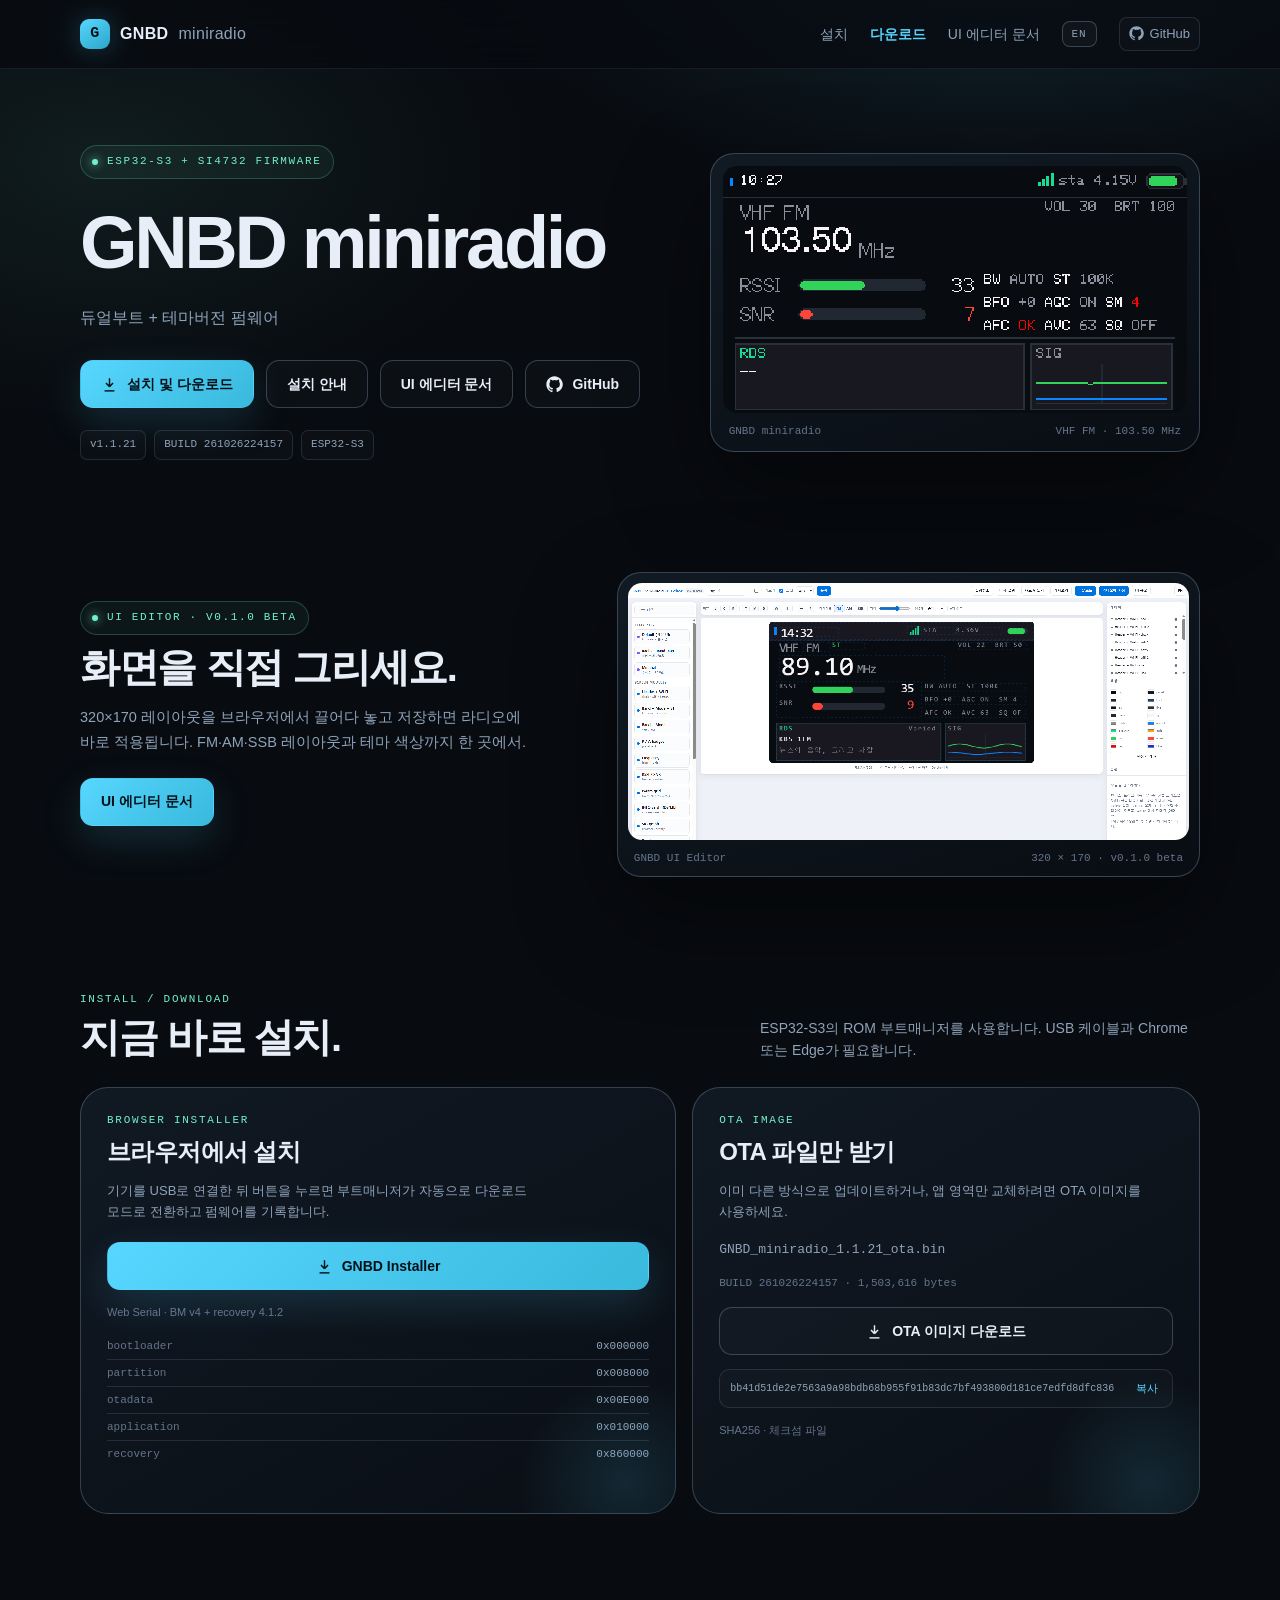
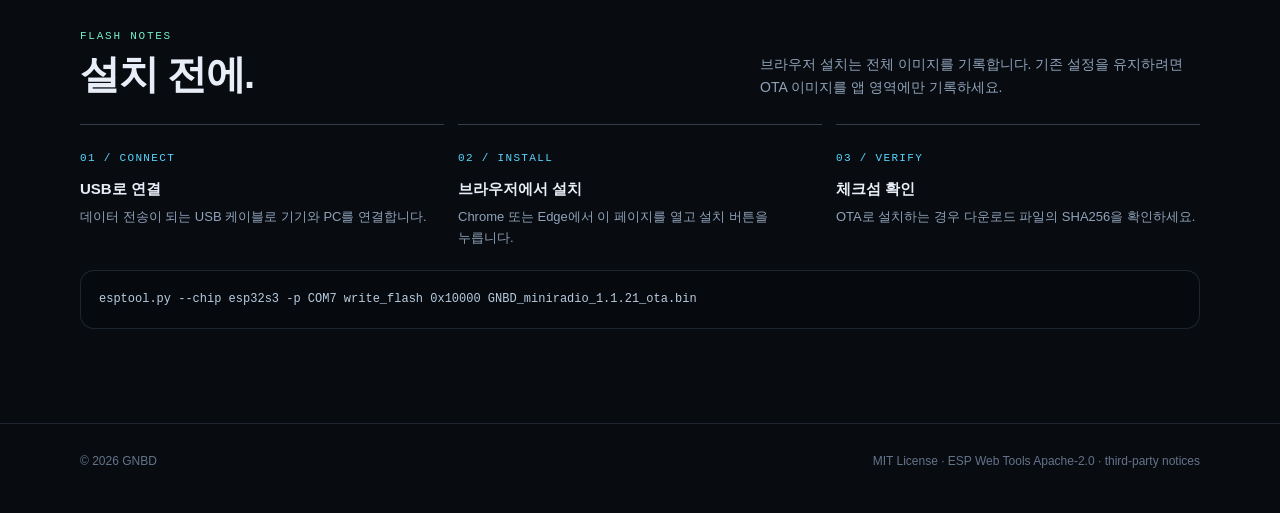
==== docs/index.html @ 061281d9 "baseline: miniradio 1.1.21 원본 복사" ====
<!doctype html>
<html lang="ko">
<head>
<meta charset="utf-8">
<meta name="viewport" content="width=device-width, initial-scale=1">
<meta name="theme-color" content="#0a0e14">
<title>GNBD miniradio</title>
<meta name="description" content="GNBD miniradio firmware for ESP32-S3 and SI4732. Install from your browser or download the OTA image.">
<style>
  :root{
    --bg:#080b10;
    --panel:#0f151d;
    --line:rgba(148,178,209,.16);
    --line-strong:rgba(148,178,209,.30);
    --text:#e8eef7;
    --muted:#8fa3ba;
    --dim:#64748b;
    --accent:#57d6ff;
    --accent-2:#72f1c8;
    --gold:#ffd166;
    --mono:ui-monospace,SFMono-Regular,Consolas,"Liberation Mono",monospace;
    --sans:"Segoe UI","Malgun Gothic","Apple SD Gothic Neo","Noto Sans KR",sans-serif;
  }
  *{box-sizing:border-box}
  html{scroll-behavior:smooth}
  body{
    margin:0;background:var(--bg);color:var(--text);font-family:var(--sans);
    line-height:1.6;word-break:keep-all;-webkit-font-smoothing:antialiased;
    background-image:
      radial-gradient(900px 500px at 78% -10%,rgba(87,214,255,.14),transparent 60%),
      radial-gradient(700px 420px at 8% 18%,rgba(114,241,200,.08),transparent 62%);
    background-attachment:fixed;
  }
  a{color:inherit;text-decoration:none}
  .wrap{width:min(1120px,calc(100% - 40px));margin:0 auto}
  header{
    position:sticky;top:0;z-index:20;backdrop-filter:blur(18px);
    background:rgba(8,11,16,.72);border-bottom:1px solid rgba(148,178,209,.10);
  }
  nav{height:68px;display:flex;align-items:center;justify-content:space-between;gap:24px}
  .brand{display:flex;align-items:center;gap:10px;font-weight:700;letter-spacing:.02em}
  .brand .mark{
    width:30px;height:30px;border-radius:9px;display:grid;place-items:center;
    background:linear-gradient(145deg,var(--accent),#2ca6c9);color:#041016;
    font-family:var(--mono);font-size:15px;font-weight:800;
    box-shadow:0 0 28px rgba(87,214,255,.25);
  }
  .brand span{color:var(--muted);font-weight:500}
  .navlinks{display:flex;align-items:center;gap:22px;font-size:14px;color:var(--muted)}
  .navlinks a:hover{color:var(--text)}
  .navlinks .nav-dl{color:var(--accent);font-weight:600}
  .lang{border:1px solid var(--line-strong);background:rgba(255,255,255,.03);color:var(--muted);font:11px var(--mono);letter-spacing:.08em;border-radius:8px;padding:6px 9px;cursor:pointer}
  .lang:hover{color:var(--text);background:rgba(255,255,255,.06)}
  .gh{display:inline-flex;align-items:center;gap:6px;color:var(--muted);font-size:13px;padding:6px 9px;border:1px solid var(--line);border-radius:8px;background:rgba(255,255,255,.02)}
  .gh:hover{color:var(--text);background:rgba(255,255,255,.06)}
  .gh svg{width:15px;height:15px}
  .hero{padding:76px 0 54px;display:grid;grid-template-columns:1.08fr .92fr;gap:54px;align-items:center}
  .eyebrow{
    display:inline-flex;align-items:center;gap:9px;font-family:var(--mono);
    font-size:11px;letter-spacing:.15em;color:var(--accent-2);text-transform:uppercase;
    border:1px solid rgba(114,241,200,.22);background:rgba(114,241,200,.05);
    padding:7px 11px;border-radius:999px;
  }
  .eyebrow:before{content:"";width:6px;height:6px;border-radius:50%;background:var(--accent-2);box-shadow:0 0 10px var(--accent-2)}
  h1{font-size:clamp(42px,6.4vw,74px);line-height:1.08;letter-spacing:-.045em;margin:24px 0 22px;font-weight:800}
  h1 em{font-style:normal;color:var(--accent);text-shadow:0 0 34px rgba(87,214,255,.25)}
  .lede{max-width:540px;color:var(--muted);font-size:16px;margin:0 0 30px}
  .actions{display:flex;flex-wrap:wrap;gap:12px;margin-bottom:22px}
  .btn{
    display:inline-flex;align-items:center;justify-content:center;gap:9px;
    min-height:48px;padding:0 20px;border-radius:13px;font-weight:700;font-size:14px;
    border:1px solid transparent;transition:.18s ease;cursor:pointer;
  }
  .btn svg{width:17px;height:17px}
  .btn.primary{background:linear-gradient(135deg,var(--accent),#39b9dc);color:#031018;box-shadow:0 14px 40px rgba(87,214,255,.16)}
  .btn.primary:hover{transform:translateY(-1px);box-shadow:0 18px 50px rgba(87,214,255,.24)}
  .btn.ghost{border-color:var(--line-strong);color:var(--text);background:rgba(255,255,255,.02)}
  .btn.ghost:hover{background:rgba(255,255,255,.05)}
  .meta{display:flex;flex-wrap:wrap;gap:8px}
  .chip{
    font-family:var(--mono);font-size:11px;color:var(--muted);
    padding:5px 9px;border:1px solid var(--line);border-radius:7px;background:rgba(255,255,255,.02);
  }
  .screen-card{
    margin:0;padding:12px;border:1px solid var(--line-strong);border-radius:24px;
    background:linear-gradient(160deg,rgba(18,27,37,.96),rgba(9,14,20,.98));
    box-shadow:0 40px 100px rgba(0,0,0,.45);
  }
  .screen-card img{display:block;width:100%;height:auto;border-radius:14px;image-rendering:pixelated}
  .screen-card figcaption{display:flex;justify-content:space-between;gap:12px;padding:12px 6px 2px;font:11px var(--mono);color:var(--dim)}
  .editor-grid{display:grid;grid-template-columns:.92fr 1.08fr;gap:40px;align-items:center}
  .editor-grid .screen-card{padding:10px}
  .section-desc{margin:14px 0 22px;color:var(--muted);font-size:14.5px;line-height:1.75;max-width:470px}
  @media(max-width:900px){.editor-grid{grid-template-columns:1fr;gap:26px}}
  section{padding:58px 0}
  .section-head{display:flex;align-items:end;justify-content:space-between;gap:30px;margin-bottom:26px}
  .kicker{font:11px var(--mono);letter-spacing:.16em;text-transform:uppercase;color:var(--accent-2)}
  h2{font-size:clamp(27px,4vw,40px);line-height:1.18;letter-spacing:-.035em;margin:9px 0 0;font-weight:750}
  .section-head p{max-width:440px;color:var(--muted);font-size:14px;margin:0}
  .installer-grid{display:grid;grid-template-columns:1.08fr .92fr;gap:16px}
  .installer-card{
    border:1px solid var(--line-strong);border-radius:28px;padding:26px;
    background:linear-gradient(150deg,rgba(18,27,37,.92),rgba(10,15,22,.97));
    position:relative;overflow:hidden;
  }
  .installer-card:after{
    content:"";position:absolute;right:-60px;bottom:-80px;width:220px;height:220px;
    background:radial-gradient(circle,rgba(87,214,255,.12),transparent 68%);pointer-events:none;
  }
  .installer-card h3{font-size:24px;letter-spacing:-.025em;margin:7px 0 9px}
  .installer-card p{font-size:13px;color:var(--muted);margin:0 0 20px;max-width:440px}
  .installer-card .hint{font-size:11px;color:var(--dim);margin:14px 0 0}
  .installer-card .btn{width:100%;position:relative;z-index:1}
  .installer-lines{display:grid;gap:7px;margin:18px 0 20px;font:11px var(--mono);color:var(--muted)}
  .installer-lines span{display:flex;justify-content:space-between;gap:14px;border-bottom:1px solid var(--line);padding-bottom:7px}
  .installer-lines span:last-child{border-bottom:0}
  .installer-lines b{font-weight:500;color:var(--dim)}
  .file{font:12px var(--mono);color:var(--text);word-break:break-all;margin:0 0 4px}
  .sub{font:11px var(--mono);color:var(--dim);margin-bottom:18px}
  .sha{
    display:flex;align-items:center;gap:8px;border:1px solid var(--line);border-radius:10px;
    padding:9px 10px;background:rgba(255,255,255,.02);position:relative;z-index:1;
  }
  .sha code{font:10px var(--mono);color:var(--muted);overflow:hidden;text-overflow:ellipsis;white-space:nowrap;flex:1}
  .sha button{border:0;background:transparent;color:var(--accent);font:11px var(--mono);cursor:pointer;padding:2px 4px}
  esp-web-install-button{display:block;margin-top:4px;position:relative;z-index:1}
  .unsupported{display:block;font-size:12px;color:var(--gold);margin-top:10px}
  .install{display:grid;grid-template-columns:repeat(3,1fr);gap:14px}
  .step{border-top:1px solid var(--line-strong);padding-top:18px}
  .step b{font:11px var(--mono);color:var(--accent);letter-spacing:.12em}
  .step h3{font-size:15px;margin:8px 0 6px}
  .step p{font-size:13px;color:var(--muted);margin:0}
  pre{
    margin:22px 0 0;padding:18px;border:1px solid var(--line);border-radius:14px;
    background:#060a0f;color:#b8cce0;font:12px/1.7 var(--mono);overflow:auto;
  }
  footer{border-top:1px solid var(--line);margin-top:36px;padding:28px 0 42px;color:var(--dim);font-size:12px}
  .footer-row{display:flex;justify-content:space-between;gap:20px;flex-wrap:wrap}
  .footer-row a{color:var(--muted)}
  .footer-row a:hover{color:var(--text)}
  @media(max-width:860px){
    .hero{grid-template-columns:1fr;gap:38px;padding-top:54px}
    .installer-grid{grid-template-columns:1fr}
    .install{grid-template-columns:1fr}
    .navlinks a:not(.nav-dl){display:none}
  }
  @media(max-width:560px){
    .wrap{width:min(100% - 28px,1120px)}
    .section-head{display:block}
    .section-head p{margin-top:10px}
  }
</style>
</head>
<body>
<header>
  <div class="wrap">
    <nav>
      <a class="brand" href="#">
        <span class="mark">G</span> GNBD <span>miniradio</span>
      </a>
      <div class="navlinks">
        <a href="#install" data-i18n="navInstall">설치</a>
        <a class="nav-dl" href="#download" data-i18n="navDownload">다운로드</a>
        <a href="docs.html" data-i18n="navDocs">UI 에디터 문서</a>
        <button class="lang" id="lang" type="button">EN</button>
        <a class="gh" href="https://github.com/GNBD/ats-mini-dualboot/tree/main/GNBD%20miniradio" target="_blank" rel="noopener" aria-label="GitHub repository"><svg viewBox="0 0 24 24" fill="currentColor" aria-hidden="true"><path d="M12 .5C5.65.5.5 5.65.5 12c0 5.1 3.3 9.4 7.9 10.9.6.1.8-.3.8-.6v-2.1c-3.2.7-3.9-1.4-3.9-1.4-.5-1.3-1.3-1.7-1.3-1.7-1.1-.7.1-.7.1-.7 1.2.1 1.8 1.2 1.8 1.2 1.1 1.8 2.8 1.3 3.5 1 .1-.8.4-1.3.7-1.6-2.6-.3-5.3-1.3-5.3-5.8 0-1.3.5-2.3 1.2-3.1-.1-.3-.5-1.5.1-3.1 0 0 1-.3 3.2 1.2a11 11 0 0 1 5.8 0c2.2-1.5 3.2-1.2 3.2-1.2.6 1.6.2 2.8.1 3.1.8.8 1.2 1.8 1.2 3.1 0 4.5-2.7 5.5-5.3 5.8.4.3.7 1 .7 2v3c0 .3.2.7.8.6 4.6-1.5 7.9-5.8 7.9-10.9C23.5 5.65 18.35.5 12 .5z"/></svg><span>GitHub</span></a>
      </div>
    </nav>
  </div>
</header>

<main>
  <section class="hero wrap">
    <div>
      <div class="eyebrow">ESP32-S3 + SI4732 FIRMWARE</div>
      <h1 data-i18n="heroTitle">GNBD miniradio</h1>
      <p class="lede" data-i18n="heroLede">듀얼부트 + 테마버전 펌웨어</p>
      <div class="actions">
        <a class="btn primary" href="#download">
          <svg viewBox="0 0 24 24" fill="none" stroke="currentColor" stroke-width="2"><path d="M12 3v12m0 0 5-5m-5 5-5-5"/><path d="M5 21h14"/></svg>
          <span data-i18n="btnInstall">설치 및 다운로드</span>
        </a>
        <a class="btn ghost" href="#install"><span data-i18n="btnGuide">설치 안내</span></a>
        <a class="btn ghost" href="docs.html"><span data-i18n="btnUiDocs">UI 에디터 문서</span></a>
        <a class="btn ghost" href="https://github.com/GNBD/ats-mini-dualboot/tree/main/GNBD%20miniradio" target="_blank" rel="noopener" aria-label="GitHub repository">
          <svg viewBox="0 0 24 24" fill="currentColor" aria-hidden="true"><path d="M12 .5C5.65.5.5 5.65.5 12c0 5.1 3.3 9.4 7.9 10.9.6.1.8-.3.8-.6v-2.1c-3.2.7-3.9-1.4-3.9-1.4-.5-1.3-1.3-1.7-1.3-1.7-1.1-.7.1-.7.1-.7 1.2.1 1.8 1.2 1.8 1.2 1.1 1.8 2.8 1.3 3.5 1 .1-.8.4-1.3.7-1.6-2.6-.3-5.3-1.3-5.3-5.8 0-1.3.5-2.3 1.2-3.1-.1-.3-.5-1.5.1-3.1 0 0 1-.3 3.2 1.2a11 11 0 0 1 5.8 0c2.2-1.5 3.2-1.2 3.2-1.2.6 1.6.2 2.8.1 3.1.8.8 1.2 1.8 1.2 3.1 0 4.5-2.7 5.5-5.3 5.8.4.3.7 1 .7 2v3c0 .3.2.7.8.6 4.6-1.5 7.9-5.8 7.9-10.9C23.5 5.65 18.35.5 12 .5z"/></svg>
          <span>GitHub</span>
        </a>
      </div>
      <div class="meta">
        <span class="chip">v1.1.21</span>
        <span class="chip">BUILD 261026224157</span>
        <span class="chip">ESP32-S3</span>
      </div>
    </div>

    <figure class="screen-card">
      <img src="download/miniradio.png" width="320" height="170" alt="GNBD miniradio radio screen">
      <figcaption><span>GNBD miniradio</span><span>VHF FM · 103.50 MHz</span></figcaption>
    </figure>
  </section>

<section class="wrap editor-grid" id="editor">
    <div>
      <div class="eyebrow">UI EDITOR · v0.1.0 beta</div>
      <h2 data-i18n="editorTitle">화면을 직접 그리세요.</h2>
      <p class="section-desc" data-i18n="editorDesc">320×170 레이아웃을 브라우저에서 끌어다 놓고 저장하면 라디오에 바로 적용됩니다. FM·AM·SSB 레이아웃과 테마 색상까지 한 곳에서.</p>
      <div class="actions">
        <a class="btn primary" href="docs.html"><span data-i18n="btnUiDocs">UI 에디터 문서</span></a>
      </div>
    </div>
    <figure class="screen-card">
      <img src="download/editor.png" loading="lazy" alt="GNBD MINI-radio UI Editor screenshot">
      <figcaption><span>GNBD UI Editor</span><span>320 × 170 · v0.1.0 beta</span></figcaption>
    </figure>
  </section>

  <section id="download" class="wrap">
    <div class="section-head">
      <div>
        <div class="kicker">Install / Download</div>
        <h2 data-i18n="installTitle">지금 바로 설치.</h2>
      </div>
      <p data-i18n="installDesc">ESP32-S3의 ROM 부트매니저를 사용합니다. USB 케이블과 Chrome 또는 Edge가 필요합니다.</p>
    </div>

    <div class="installer-grid">
      <article class="installer-card">
        <div class="kicker">Browser installer</div>
        <h3 data-i18n="browserTitle">브라우저에서 설치</h3>
        <p data-i18n="browserDesc">기기를 USB로 연결한 뒤 버튼을 누르면 부트매니저가 자동으로 다운로드 모드로 전환하고 펌웨어를 기록합니다.</p>
        <esp-web-install-button manifest="manifest.json">
          <button slot="activate" class="btn primary">
            <svg viewBox="0 0 24 24" fill="none" stroke="currentColor" stroke-width="2"><path d="M12 3v12m0 0 5-5m-5 5-5-5"/><path d="M5 21h14"/></svg>
            GNBD Installer
          </button>
          <span slot="unsupported" class="unsupported">Chrome 또는 Edge에서 HTTPS로 열어주세요.</span>
          <span slot="not-allowed" class="unsupported">이 브라우저에서는 Web Serial을 사용할 수 없습니다.</span>
        </esp-web-install-button>
        <p class="hint">Web Serial · BM v4 + recovery 4.1.2</p>
        <div class="installer-lines">
          <span><b>bootloader</b> 0x000000</span>
          <span><b>partition</b> 0x008000</span>
          <span><b>otadata</b> 0x00E000</span>
          <span><b>application</b> 0x010000</span>
          <span><b>recovery</b> 0x860000</span>
        </div>
      </article>

      <article class="installer-card">
        <div class="kicker">OTA image</div>
        <h3 data-i18n="otaTitle">OTA 파일만 받기</h3>
        <p data-i18n="otaDesc">이미 다른 방식으로 업데이트하거나, 앱 영역만 교체하려면 OTA 이미지를 사용하세요.</p>
        <p class="file">GNBD_miniradio_1.1.21_ota.bin</p>
        <div class="sub">BUILD 261026224157 · 1,503,616 bytes</div>
        <a class="btn ghost" href="download/GNBD_miniradio_1.1.21_ota.bin" download>
          <svg viewBox="0 0 24 24" fill="none" stroke="currentColor" stroke-width="2"><path d="M12 3v12m0 0 5-5m-5 5-5-5"/><path d="M5 21h14"/></svg>
          <span data-i18n="otaBtn">OTA 이미지 다운로드</span>
        </a>
        <div class="sha" style="margin-top:14px">
          <code id="sha">bb41d51de2e7563a9a98bdb68b955f91b83dc7bf493800d181ce7edfd8dfc836</code>
          <button id="copy" type="button" data-i18n="copy">복사</button>
        </div>
        <p class="hint">SHA256 · <a href="download/SHA256SUMS.txt" download data-i18n="checksumFile">체크섬 파일</a></p>
      </article>
    </div>
  </section>

  <section id="install" class="wrap">
    <div class="section-head">
      <div>
        <div class="kicker">Flash notes</div>
        <h2 data-i18n="notesTitle">설치 전에.</h2>
      </div>
      <p data-i18n="notesDesc">브라우저 설치는 전체 이미지를 기록합니다. 기존 설정을 유지하려면 OTA 이미지를 앱 영역에만 기록하세요.</p>
    </div>
    <div class="install">
      <div class="step"><b>01 / CONNECT</b><h3 data-i18n="step1Title">USB로 연결</h3><p data-i18n="step1Desc">데이터 전송이 되는 USB 케이블로 기기와 PC를 연결합니다.</p></div>
      <div class="step"><b>02 / INSTALL</b><h3 data-i18n="step2Title">브라우저에서 설치</h3><p data-i18n="step2Desc">Chrome 또는 Edge에서 이 페이지를 열고 설치 버튼을 누릅니다.</p></div>
      <div class="step"><b>03 / VERIFY</b><h3 data-i18n="step3Title">체크섬 확인</h3><p data-i18n="step3Desc">OTA로 설치하는 경우 다운로드 파일의 SHA256을 확인하세요.</p></div>
    </div>
<pre>esptool.py --chip esp32s3 -p COM7 write_flash 0x10000 GNBD_miniradio_1.1.21_ota.bin</pre>
  </section>
</main>

<footer>
  <div class="wrap footer-row">
    <span>© <span id="year">2026</span> GNBD</span>
    <span>MIT License · ESP Web Tools Apache-2.0 · third-party notices</span>
  </div>
</footer>

<script type="module" src="vendor/esp-web-tools/install-button.js"></script>
<script>
  const I18N = {
    ko: {
      navInstall: "설치",
      navDownload: "다운로드",
      navDocs: "UI 에디터 문서",
      editorTitle: "화면을 직접 그리세요.",
      editorDesc: "320×170 레이아웃을 브라우저에서 끌어다 놓고 저장하면 라디오에 바로 적용됩니다. FM·AM·SSB 레이아웃과 테마 색상까지 한 곳에서.",
      heroTitle: "GNBD miniradio",
      heroLede: "듀얼부트 + 테마버전 펌웨어",
      btnInstall: "설치 및 다운로드",
      btnGuide: "설치 안내",
      btnUiDocs: "UI 에디터 문서",
      installTitle: "지금 바로 설치.",
      installDesc: "ESP32-S3의 ROM 부트매니저를 사용합니다. USB 케이블과 Chrome 또는 Edge가 필요합니다.",
      browserTitle: "브라우저에서 설치",
      browserDesc: "기기를 USB로 연결한 뒤 버튼을 누르면 부트매니저가 자동으로 다운로드 모드로 전환하고 펌웨어를 기록합니다.",
      otaTitle: "OTA 파일만 받기",
      otaDesc: "이미 다른 방식으로 업데이트하거나, 앱 영역만 교체하려면 OTA 이미지를 사용하세요.",
      otaBtn: "OTA 이미지 다운로드",
      notesTitle: "설치 전에.",
      notesDesc: "브라우저 설치는 전체 이미지를 기록합니다. 기존 설정을 유지하려면 OTA 이미지를 앱 영역에만 기록하세요.",
      step1Title: "USB로 연결", step1Desc: "데이터 전송이 되는 USB 케이블로 기기와 PC를 연결합니다.",
      step2Title: "브라우저에서 설치", step2Desc: "Chrome 또는 Edge에서 이 페이지를 열고 설치 버튼을 누릅니다.",
      step3Title: "체크섬 확인", step3Desc: "OTA로 설치하는 경우 다운로드 파일의 SHA256을 확인하세요.",
      copy: "복사", copied: "복사됨", copyFail: "실패", checksumFile: "체크섬 파일"
    },
    en: {
      navInstall: "Install",
      navDownload: "Download",
      navDocs: "UI Editor Docs",
      editorTitle: "Draw the screen yourself.",
      editorDesc: "Drag widgets into the 320×170 layout in your browser and save — the radio updates instantly. FM, AM and SSB layouts plus theme colors in one place.",
      heroTitle: "GNBD miniradio",
      heroLede: "Dual Boot + Theme Version firmware",
      btnInstall: "Install & download",
      btnGuide: "Install guide",
      btnUiDocs: "UI Editor Docs",
      installTitle: "Install now.",
      installDesc: "Uses the ESP32-S3 ROM bootloader. You need a USB data cable and Chrome or Edge.",
      browserTitle: "Install from browser",
      browserDesc: "Connect the device over USB, then press the button. The bootloader switches to download mode and writes the firmware automatically.",
      otaTitle: "Download OTA only",
      otaDesc: "Use the OTA image if you update another way or only want to replace the application partition.",
      otaBtn: "Download OTA image",
      notesTitle: "Before you install.",
      notesDesc: "Browser install writes the full image. To keep existing settings, write the OTA image to the application area only.",
      step1Title: "Connect USB", step1Desc: "Connect the device to your PC with a USB data cable.",
      step2Title: "Install in browser", step2Desc: "Open this page in Chrome or Edge and press the install button.",
      step3Title: "Verify checksum", step3Desc: "For OTA updates, compare the downloaded file against the SHA256 above.",
      copy: "Copy", copied: "Copied", copyFail: "Failed", checksumFile: "Checksum file"
    }
  };
  const langBtn = document.getElementById('lang');
  function applyLang(lang) {
    document.querySelectorAll('[data-i18n]').forEach(el => {
      const value = I18N[lang][el.dataset.i18n];
      if (value === undefined) return;
      if (el.hasAttribute('data-i18n-html')) el.innerHTML = value;
      else el.textContent = value;
    });
    document.documentElement.lang = lang;
    if (langBtn) langBtn.textContent = lang === 'ko' ? 'EN' : 'KO';
    try { localStorage.setItem('gnbd-lang', lang); } catch {}
  }
  const langQuery = new URLSearchParams(location.search).get('lang');
  let currentLang = langQuery === 'en' ? 'en' : 'ko';
  if (!langQuery) {
    try { currentLang = localStorage.getItem('gnbd-lang') || 'ko'; } catch {}
  }
  applyLang(currentLang);
  if (langBtn) langBtn.addEventListener('click', () => {
    currentLang = currentLang === 'ko' ? 'en' : 'ko';
    applyLang(currentLang);
  });
  const sha = document.getElementById('sha');
  const copy = document.getElementById('copy');
  copy?.addEventListener('click', async () => {
    try {
      await navigator.clipboard.writeText(sha.textContent.trim());
      copy.textContent = I18N[currentLang].copied;
      setTimeout(() => copy.textContent = I18N[currentLang].copy, 1400);
    } catch {
      copy.textContent = I18N[currentLang].copyFail;
      setTimeout(() => copy.textContent = I18N[currentLang].copy, 1400);
    }
  });
  document.getElementById('year').textContent = new Date().getFullYear();
</script>
</body>
</html>
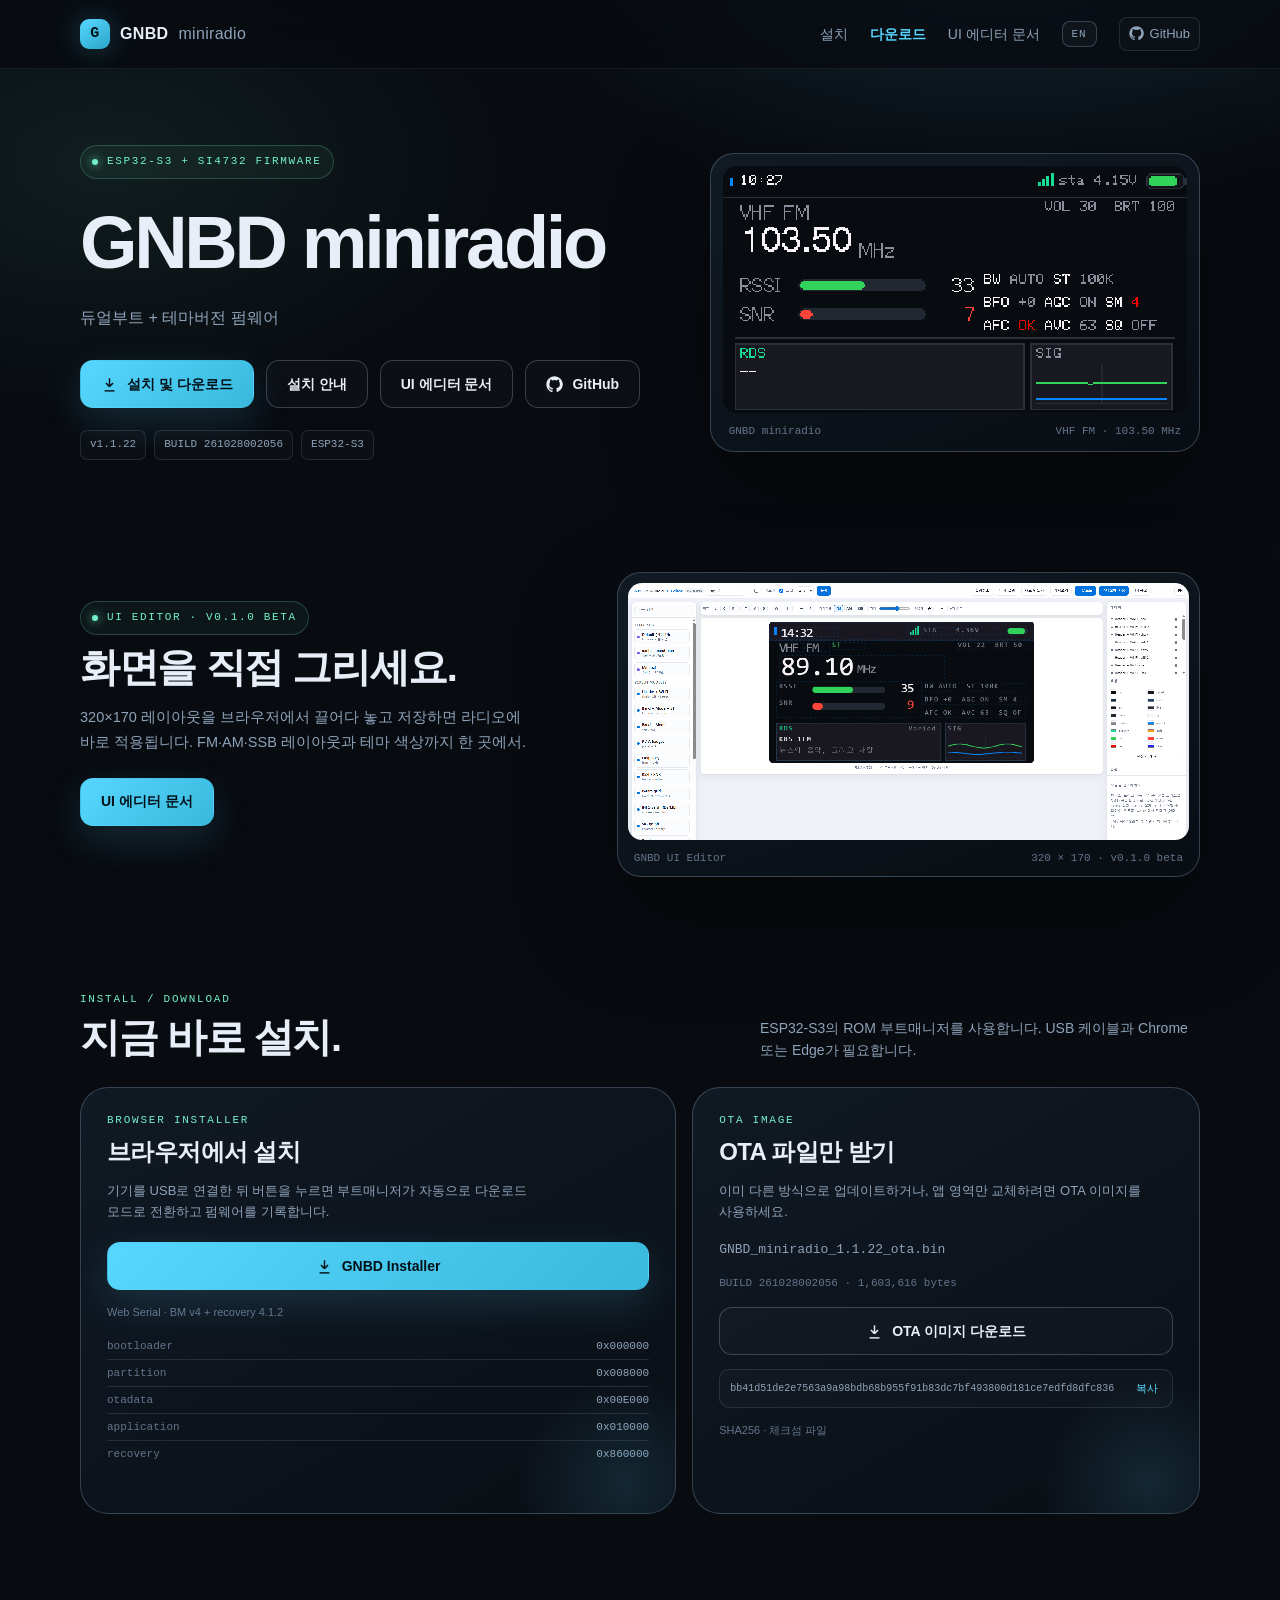
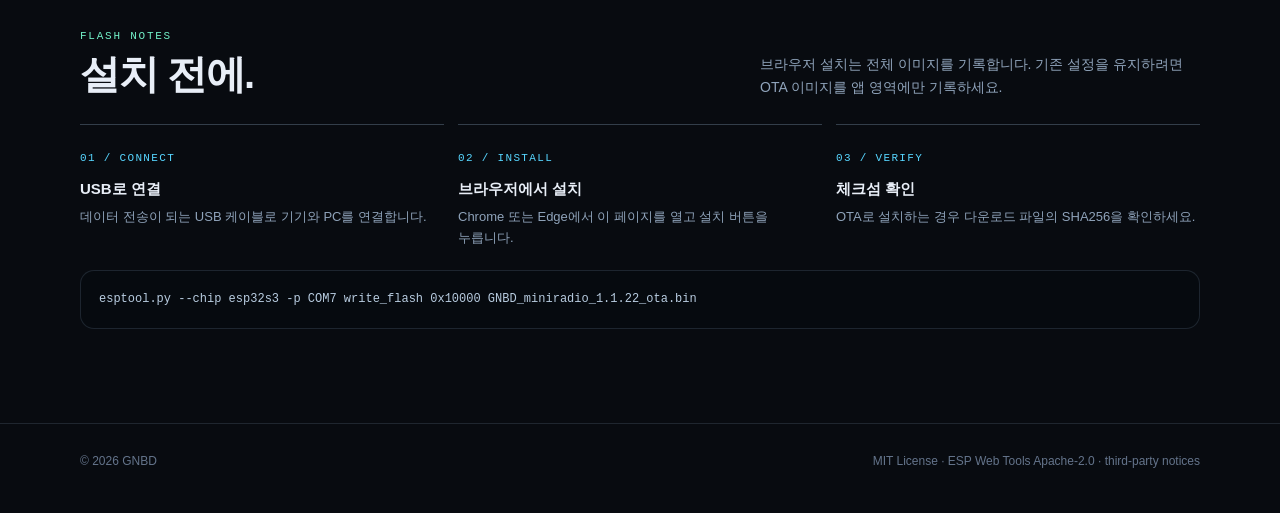
==== commit 6a1b48b1: "release: 1.1.22 (UI 에디터/에셋 개선) - 버전: stable 1.1.22, build 261028002056 - docs/download: GNBD_minirad" ====
--- a/docs/index.html
+++ b/docs/index.html
@@ -188,8 +188,8 @@
         </a>
       </div>
       <div class="meta">
-        <span class="chip">v1.1.21</span>
-        <span class="chip">BUILD 261026224157</span>
+        <span class="chip">v1.1.22</span>
+        <span class="chip">BUILD 261028002056</span>
         <span class="chip">ESP32-S3</span>
       </div>
     </div>
@@ -251,9 +251,9 @@
         <div class="kicker">OTA image</div>
         <h3 data-i18n="otaTitle">OTA 파일만 받기</h3>
         <p data-i18n="otaDesc">이미 다른 방식으로 업데이트하거나, 앱 영역만 교체하려면 OTA 이미지를 사용하세요.</p>
-        <p class="file">GNBD_miniradio_1.1.21_ota.bin</p>
-        <div class="sub">BUILD 261026224157 · 1,503,616 bytes</div>
-        <a class="btn ghost" href="download/GNBD_miniradio_1.1.21_ota.bin" download>
+        <p class="file">GNBD_miniradio_1.1.22_ota.bin</p>
+        <div class="sub">BUILD 261028002056 · 1,603,616 bytes</div>
+        <a class="btn ghost" href="download/GNBD_miniradio_1.1.22_ota.bin" download>
           <svg viewBox="0 0 24 24" fill="none" stroke="currentColor" stroke-width="2"><path d="M12 3v12m0 0 5-5m-5 5-5-5"/><path d="M5 21h14"/></svg>
           <span data-i18n="otaBtn">OTA 이미지 다운로드</span>
         </a>
@@ -279,7 +279,7 @@
       <div class="step"><b>02 / INSTALL</b><h3 data-i18n="step2Title">브라우저에서 설치</h3><p data-i18n="step2Desc">Chrome 또는 Edge에서 이 페이지를 열고 설치 버튼을 누릅니다.</p></div>
       <div class="step"><b>03 / VERIFY</b><h3 data-i18n="step3Title">체크섬 확인</h3><p data-i18n="step3Desc">OTA로 설치하는 경우 다운로드 파일의 SHA256을 확인하세요.</p></div>
     </div>
-<pre>esptool.py --chip esp32s3 -p COM7 write_flash 0x10000 GNBD_miniradio_1.1.21_ota.bin</pre>
+<pre>esptool.py --chip esp32s3 -p COM7 write_flash 0x10000 GNBD_miniradio_1.1.22_ota.bin</pre>
   </section>
 </main>
 
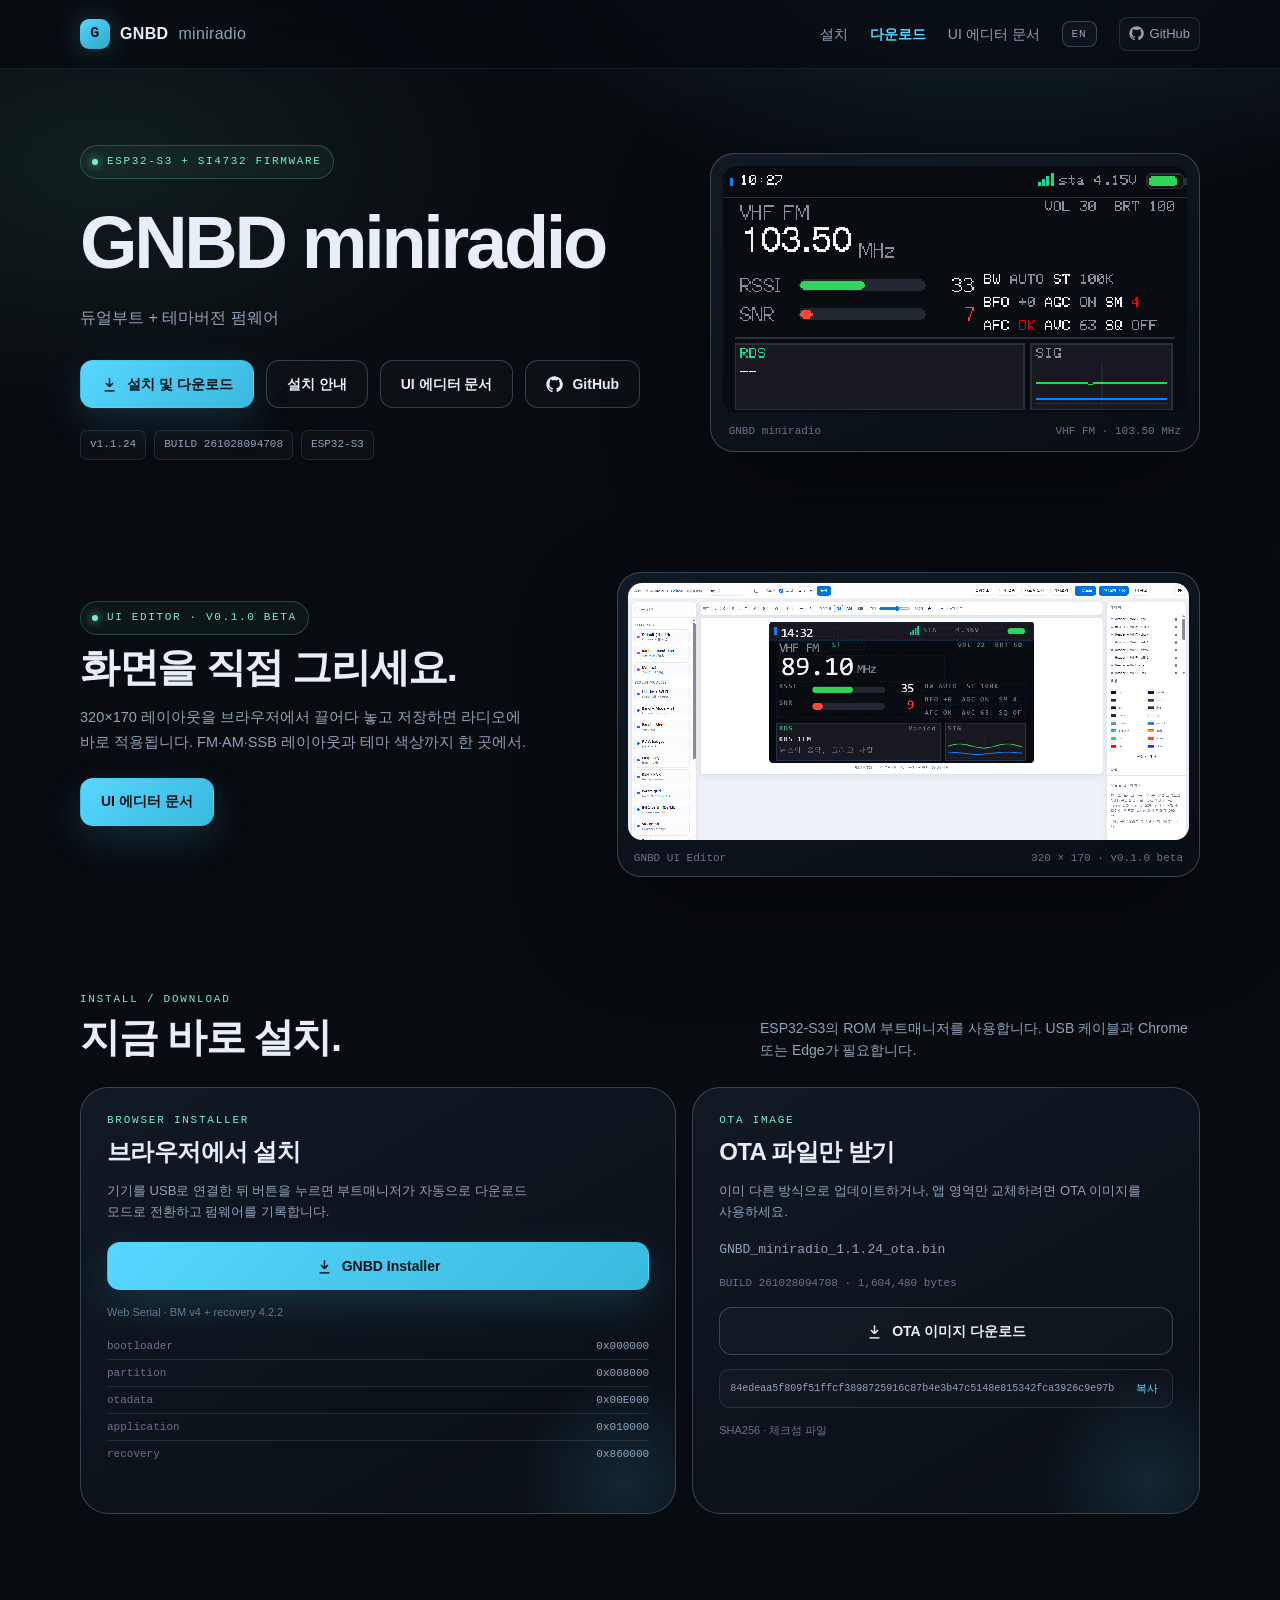
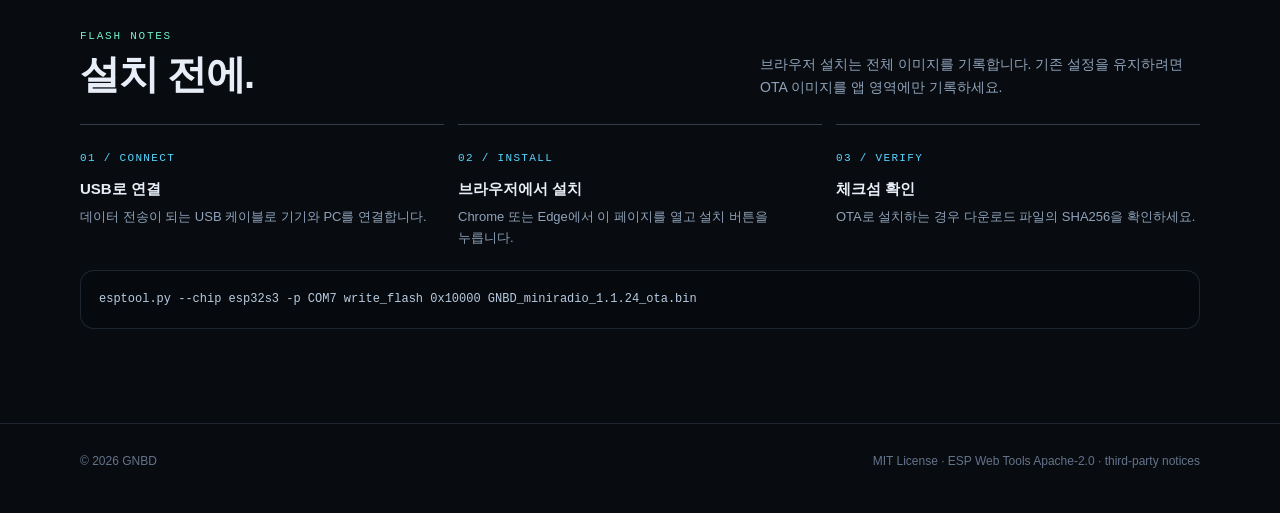
==== commit 661c956c: "docs: update boot manager recovery to 4.2.2 and archive 4.1.2" ====
--- a/docs/index.html
+++ b/docs/index.html
@@ -188,8 +188,8 @@
         </a>
       </div>
       <div class="meta">
-        <span class="chip">v1.1.22</span>
-        <span class="chip">BUILD 261028002056</span>
+        <span class="chip">v1.1.24</span>
+        <span class="chip">BUILD 261028094708</span>
         <span class="chip">ESP32-S3</span>
       </div>
     </div>
@@ -237,7 +237,7 @@
           <span slot="unsupported" class="unsupported">Chrome 또는 Edge에서 HTTPS로 열어주세요.</span>
           <span slot="not-allowed" class="unsupported">이 브라우저에서는 Web Serial을 사용할 수 없습니다.</span>
         </esp-web-install-button>
-        <p class="hint">Web Serial · BM v4 + recovery 4.1.2</p>
+        <p class="hint">Web Serial · BM v4 + recovery 4.2.2</p>
         <div class="installer-lines">
           <span><b>bootloader</b> 0x000000</span>
           <span><b>partition</b> 0x008000</span>
@@ -251,14 +251,20 @@
         <div class="kicker">OTA image</div>
         <h3 data-i18n="otaTitle">OTA 파일만 받기</h3>
         <p data-i18n="otaDesc">이미 다른 방식으로 업데이트하거나, 앱 영역만 교체하려면 OTA 이미지를 사용하세요.</p>
-        <p class="file">GNBD_miniradio_1.1.22_ota.bin</p>
-        <div class="sub">BUILD 261028002056 · 1,603,616 bytes</div>
-        <a class="btn ghost" href="download/GNBD_miniradio_1.1.22_ota.bin" download>
+        <p class="file">GNBD_miniradio_1.1.24_ota.bin</p>
+        <div class="sub">BUILD 261028094708 · 1,604,480 bytes</div>
+        <a class="btn ghost" href="download/GNBD_miniradio_1.1.24_ota.bin" download>
           <svg viewBox="0 0 24 24" fill="none" stroke="currentColor" stroke-width="2"><path d="M12 3v12m0 0 5-5m-5 5-5-5"/><path d="M5 21h14"/></svg>
           <span data-i18n="otaBtn">OTA 이미지 다운로드</span>
         </a>
+        <!-- 이전 버전 링크: 필요 시 주석 해제 (docs/old.html)
+        <a class="btn ghost" href="old.html" style="margin-top:8px">
+          <svg viewBox="0 0 24 24" fill="none" stroke="currentColor" stroke-width="2"><path d="M12 8v9m0 0 4-4m-4 4-4-4"/><path d="M4 4h16"/></svg>
+          <span>이전 버전 다운로드</span>
+        </a>
+        -->
         <div class="sha" style="margin-top:14px">
-          <code id="sha">bb41d51de2e7563a9a98bdb68b955f91b83dc7bf493800d181ce7edfd8dfc836</code>
+          <code id="sha">84edeaa5f809f51ffcf3898725916c87b4e3b47c5148e815342fca3926c9e97b</code>
           <button id="copy" type="button" data-i18n="copy">복사</button>
         </div>
         <p class="hint">SHA256 · <a href="download/SHA256SUMS.txt" download data-i18n="checksumFile">체크섬 파일</a></p>
@@ -279,7 +285,7 @@
       <div class="step"><b>02 / INSTALL</b><h3 data-i18n="step2Title">브라우저에서 설치</h3><p data-i18n="step2Desc">Chrome 또는 Edge에서 이 페이지를 열고 설치 버튼을 누릅니다.</p></div>
       <div class="step"><b>03 / VERIFY</b><h3 data-i18n="step3Title">체크섬 확인</h3><p data-i18n="step3Desc">OTA로 설치하는 경우 다운로드 파일의 SHA256을 확인하세요.</p></div>
     </div>
-<pre>esptool.py --chip esp32s3 -p COM7 write_flash 0x10000 GNBD_miniradio_1.1.22_ota.bin</pre>
+<pre>esptool.py --chip esp32s3 -p COM7 write_flash 0x10000 GNBD_miniradio_1.1.24_ota.bin</pre>
   </section>
 </main>
 
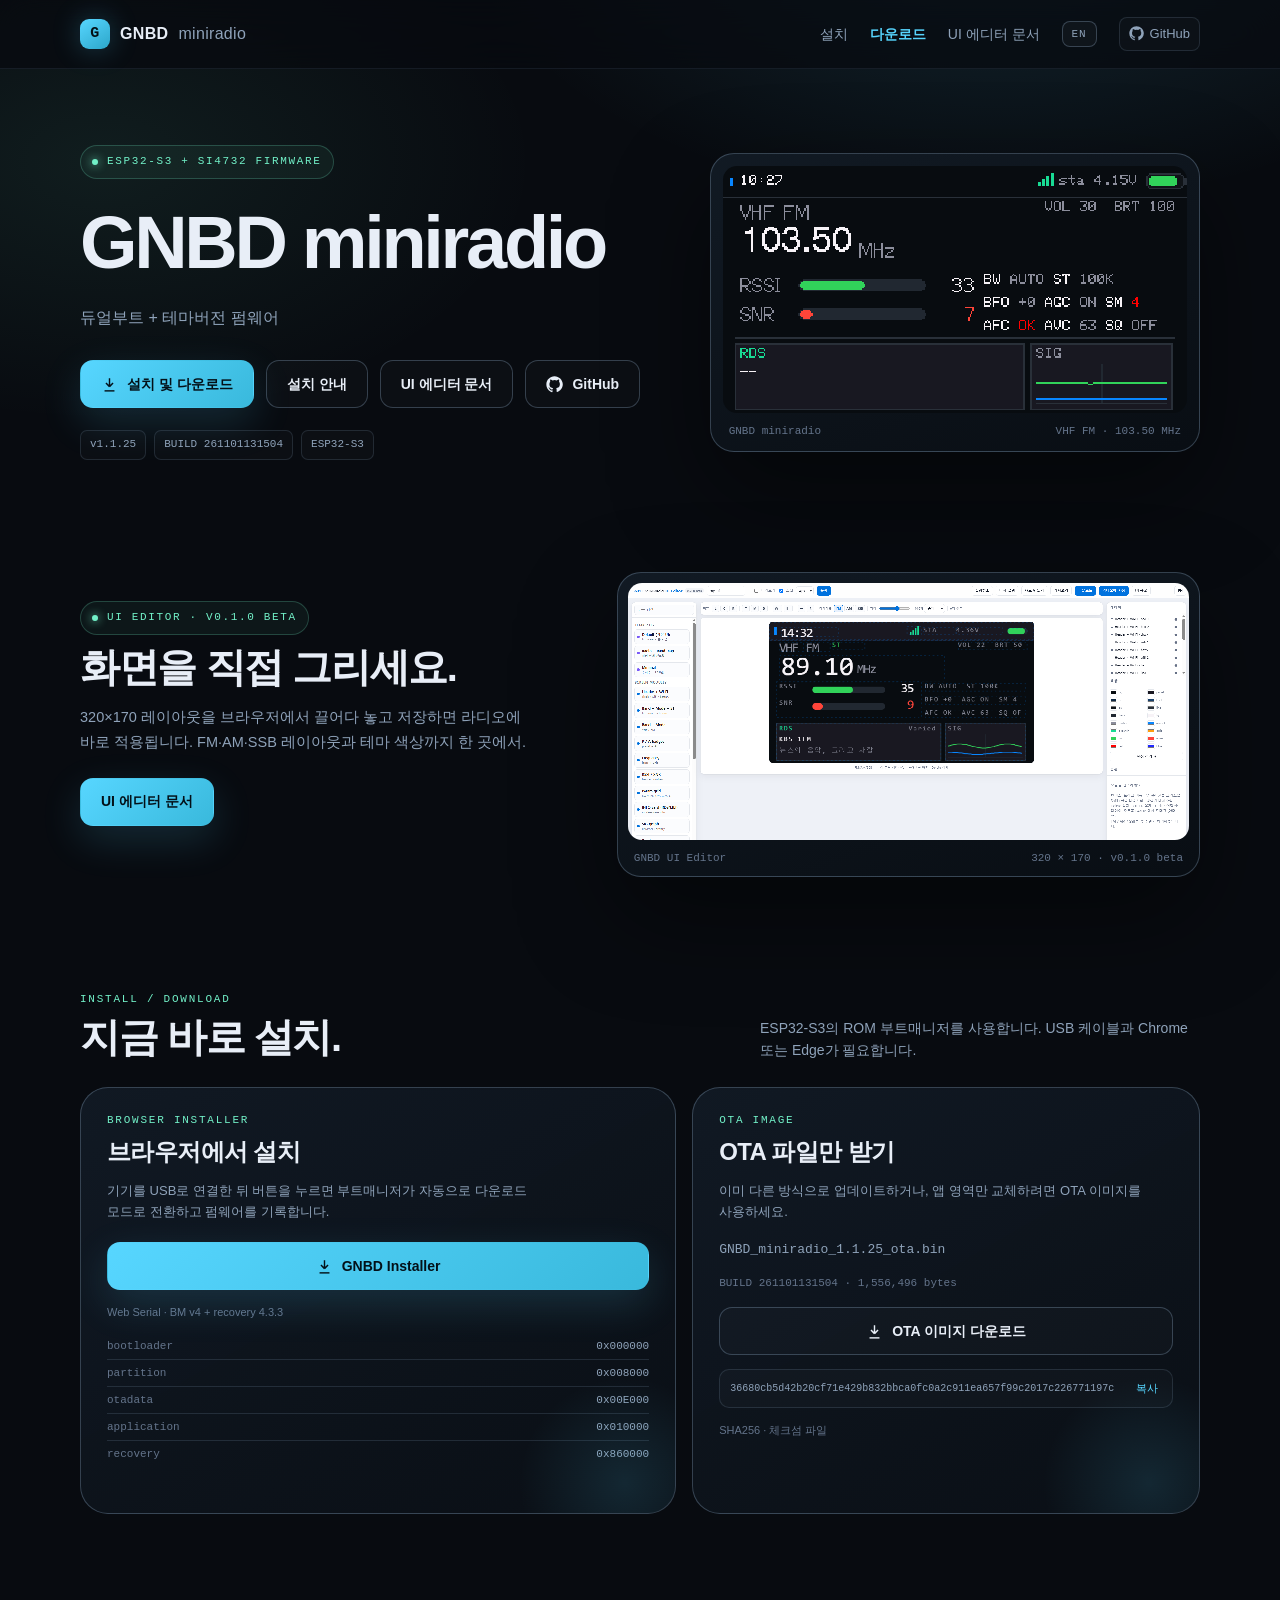
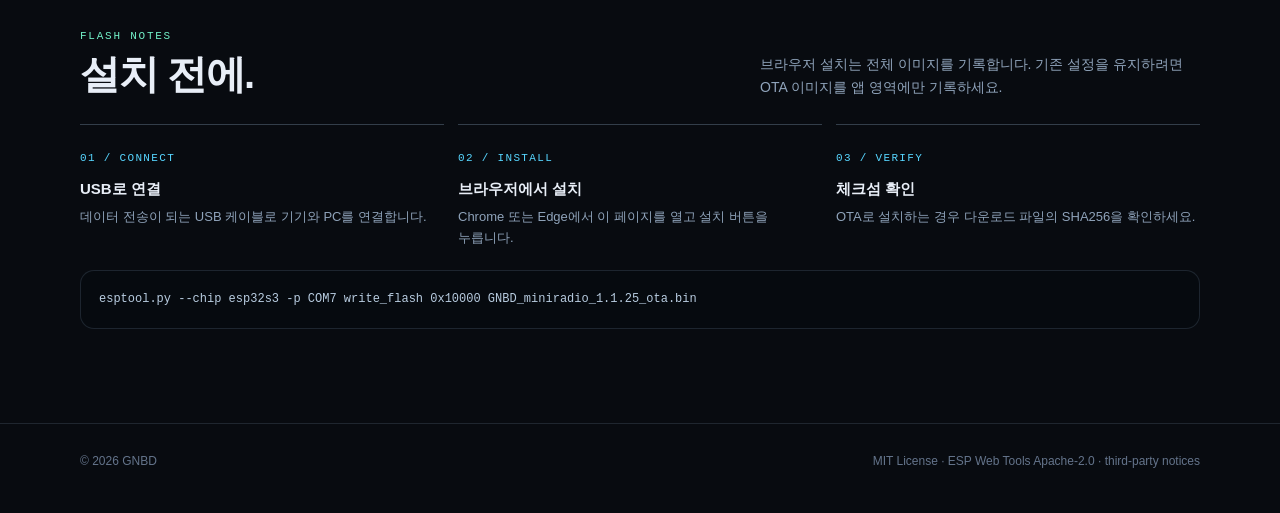
==== commit c5393f82: "docs: update boot manager recovery to 4.3.3 and archive 4.2.2" ====
--- a/docs/index.html
+++ b/docs/index.html
@@ -188,8 +188,8 @@
         </a>
       </div>
       <div class="meta">
-        <span class="chip">v1.1.24</span>
-        <span class="chip">BUILD 261028094708</span>
+        <span class="chip">v1.1.25</span>
+        <span class="chip">BUILD 261101131504</span>
         <span class="chip">ESP32-S3</span>
       </div>
     </div>
@@ -237,7 +237,7 @@
           <span slot="unsupported" class="unsupported">Chrome 또는 Edge에서 HTTPS로 열어주세요.</span>
           <span slot="not-allowed" class="unsupported">이 브라우저에서는 Web Serial을 사용할 수 없습니다.</span>
         </esp-web-install-button>
-        <p class="hint">Web Serial · BM v4 + recovery 4.2.2</p>
+        <p class="hint">Web Serial · BM v4 + recovery 4.3.3</p>
         <div class="installer-lines">
           <span><b>bootloader</b> 0x000000</span>
           <span><b>partition</b> 0x008000</span>
@@ -251,9 +251,9 @@
         <div class="kicker">OTA image</div>
         <h3 data-i18n="otaTitle">OTA 파일만 받기</h3>
         <p data-i18n="otaDesc">이미 다른 방식으로 업데이트하거나, 앱 영역만 교체하려면 OTA 이미지를 사용하세요.</p>
-        <p class="file">GNBD_miniradio_1.1.24_ota.bin</p>
-        <div class="sub">BUILD 261028094708 · 1,604,480 bytes</div>
-        <a class="btn ghost" href="download/GNBD_miniradio_1.1.24_ota.bin" download>
+        <p class="file">GNBD_miniradio_1.1.25_ota.bin</p>
+        <div class="sub">BUILD 261101131504 · 1,556,496 bytes</div>
+        <a class="btn ghost" href="download/GNBD_miniradio_1.1.25_ota.bin" download>
           <svg viewBox="0 0 24 24" fill="none" stroke="currentColor" stroke-width="2"><path d="M12 3v12m0 0 5-5m-5 5-5-5"/><path d="M5 21h14"/></svg>
           <span data-i18n="otaBtn">OTA 이미지 다운로드</span>
         </a>
@@ -264,7 +264,7 @@
         </a>
         -->
         <div class="sha" style="margin-top:14px">
-          <code id="sha">84edeaa5f809f51ffcf3898725916c87b4e3b47c5148e815342fca3926c9e97b</code>
+          <code id="sha">36680cb5d42b20cf71e429b832bbca0fc0a2c911ea657f99c2017c226771197c</code>
           <button id="copy" type="button" data-i18n="copy">복사</button>
         </div>
         <p class="hint">SHA256 · <a href="download/SHA256SUMS.txt" download data-i18n="checksumFile">체크섬 파일</a></p>
@@ -285,7 +285,7 @@
       <div class="step"><b>02 / INSTALL</b><h3 data-i18n="step2Title">브라우저에서 설치</h3><p data-i18n="step2Desc">Chrome 또는 Edge에서 이 페이지를 열고 설치 버튼을 누릅니다.</p></div>
       <div class="step"><b>03 / VERIFY</b><h3 data-i18n="step3Title">체크섬 확인</h3><p data-i18n="step3Desc">OTA로 설치하는 경우 다운로드 파일의 SHA256을 확인하세요.</p></div>
     </div>
-<pre>esptool.py --chip esp32s3 -p COM7 write_flash 0x10000 GNBD_miniradio_1.1.24_ota.bin</pre>
+<pre>esptool.py --chip esp32s3 -p COM7 write_flash 0x10000 GNBD_miniradio_1.1.25_ota.bin</pre>
   </section>
 </main>
 
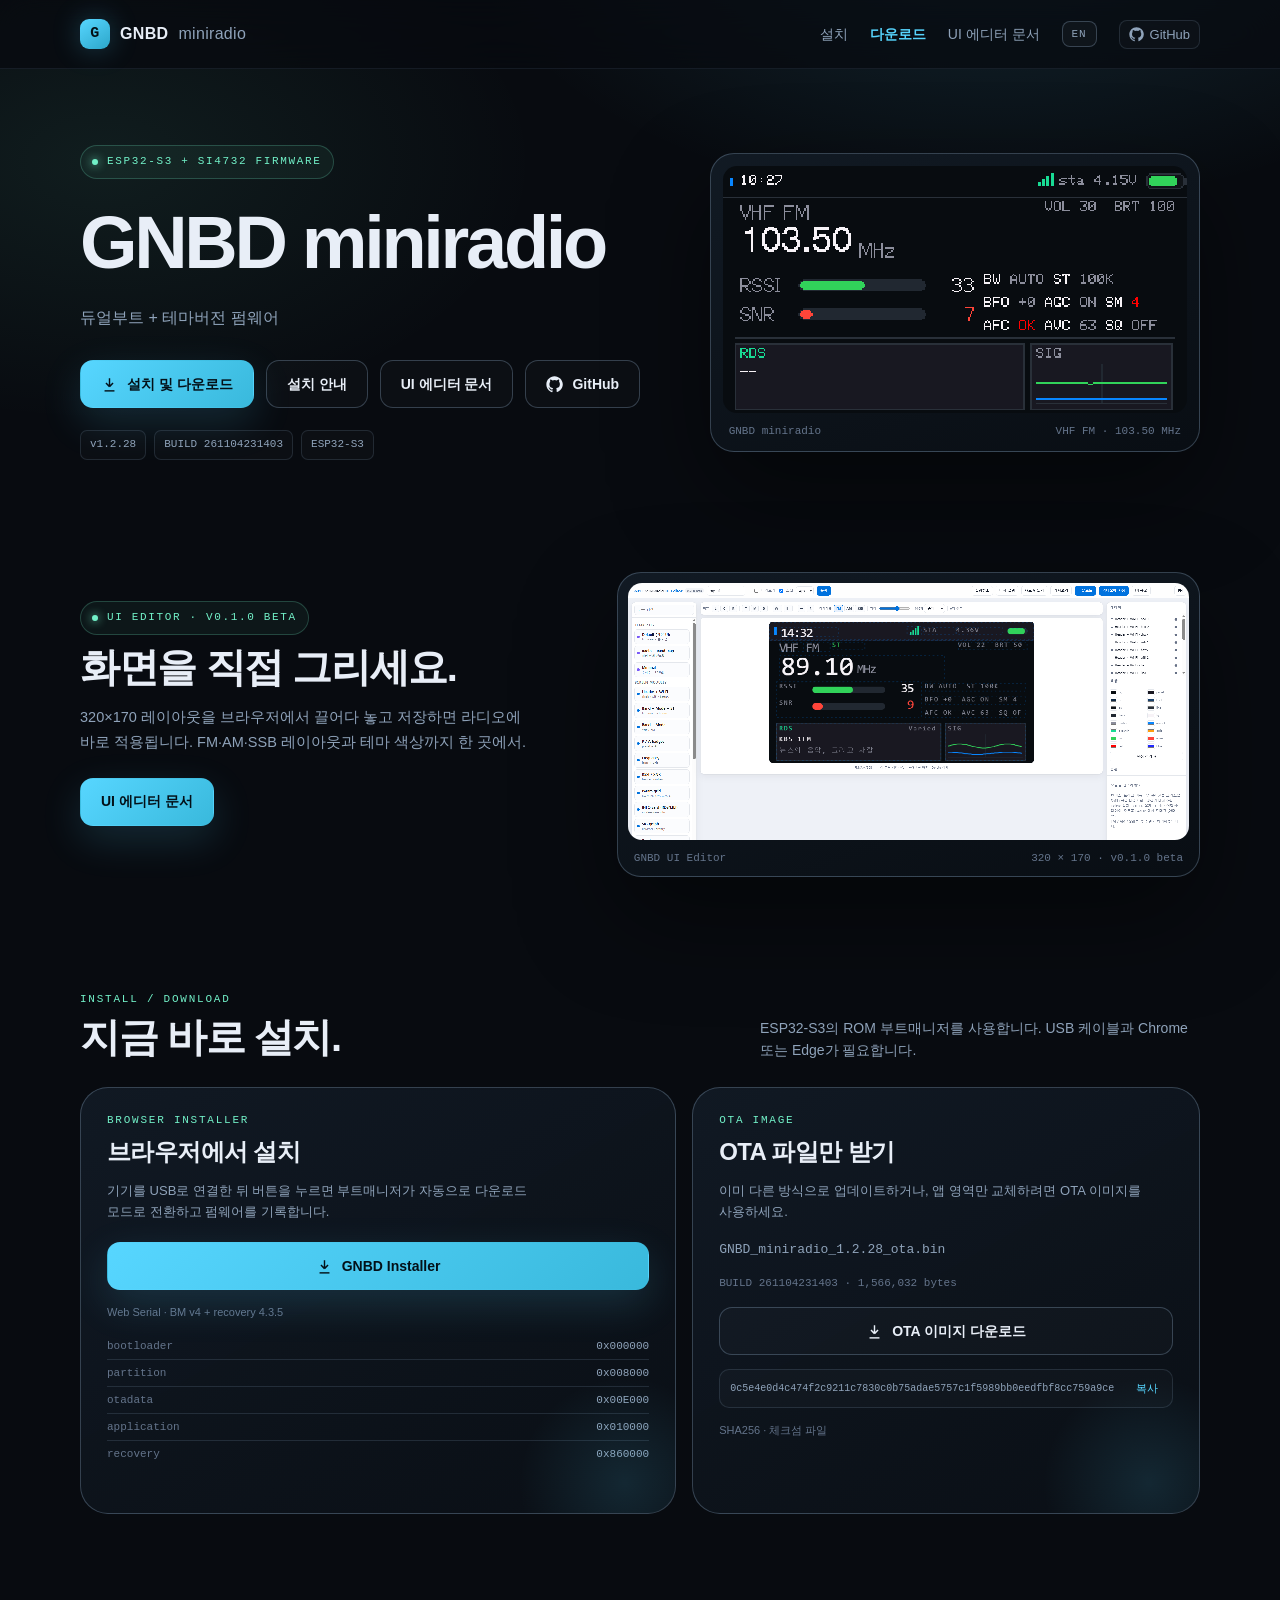
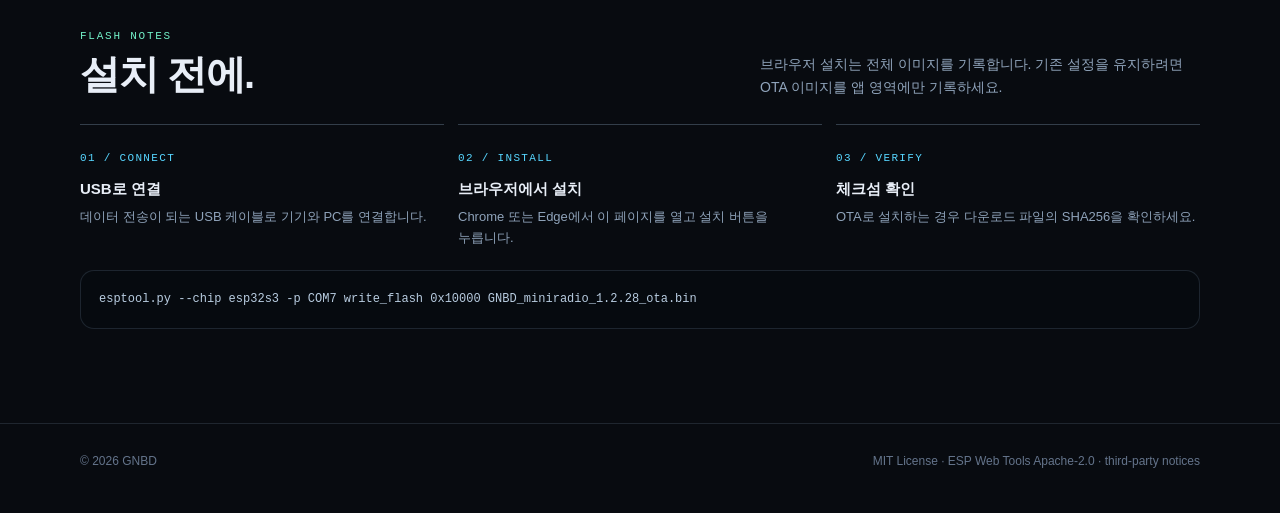
==== commit 732ca2c7: "release: 1.2.28 stable (seek fixes, band step, docs)" ====
--- a/docs/index.html
+++ b/docs/index.html
@@ -51,9 +51,18 @@
   .navlinks .nav-dl{color:var(--accent);font-weight:600}
   .lang{border:1px solid var(--line-strong);background:rgba(255,255,255,.03);color:var(--muted);font:11px var(--mono);letter-spacing:.08em;border-radius:8px;padding:6px 9px;cursor:pointer}
   .lang:hover{color:var(--text);background:rgba(255,255,255,.06)}
-  .gh{display:inline-flex;align-items:center;gap:6px;color:var(--muted);font-size:13px;padding:6px 9px;border:1px solid var(--line);border-radius:8px;background:rgba(255,255,255,.02)}
+  .gh{display:inline-flex;align-items:center;gap:6px;color:var(--muted);font-size:13px;padding:6px 9px;border:1px solid var(--line);border-radius:8px;background:rgba(255,255,255,.02);cursor:pointer;text-decoration:none}
   .gh:hover{color:var(--text);background:rgba(255,255,255,.06)}
   .gh svg{width:15px;height:15px}
+  .ghdrop{position:relative;display:inline-block}
+  .ghmenu{position:absolute;top:calc(100% + 8px);right:0;min-width:230px;background:#0b1118;border:1px solid var(--line);border-radius:10px;box-shadow:0 14px 34px rgba(0,0,0,.5);display:none;z-index:60;overflow:hidden}
+  .ghdrop.open .ghmenu{display:block}
+  .ghmenu a{display:flex;flex-direction:column;gap:2px;padding:10px 14px;color:var(--muted);font-size:13px;text-decoration:none;border-bottom:1px solid var(--line)}
+  .ghmenu a:last-child{border-bottom:none}
+  .ghmenu a:hover{background:rgba(255,255,255,.06);color:var(--text)}
+  .ghmenu a b{font-size:13px;color:var(--text);font-weight:600}
+  .ghmenu a span{font:11px var(--mono);color:var(--dim)}
+  .ghdrop.ghleft .ghmenu{right:auto;left:0}
   .hero{padding:76px 0 54px;display:grid;grid-template-columns:1.08fr .92fr;gap:54px;align-items:center}
   .eyebrow{
     display:inline-flex;align-items:center;gap:9px;font-family:var(--mono);
@@ -163,7 +172,13 @@
         <a class="nav-dl" href="#download" data-i18n="navDownload">다운로드</a>
         <a href="docs.html" data-i18n="navDocs">UI 에디터 문서</a>
         <button class="lang" id="lang" type="button">EN</button>
-        <a class="gh" href="https://github.com/GNBD/ats-mini-dualboot/tree/main/GNBD%20miniradio" target="_blank" rel="noopener" aria-label="GitHub repository"><svg viewBox="0 0 24 24" fill="currentColor" aria-hidden="true"><path d="M12 .5C5.65.5.5 5.65.5 12c0 5.1 3.3 9.4 7.9 10.9.6.1.8-.3.8-.6v-2.1c-3.2.7-3.9-1.4-3.9-1.4-.5-1.3-1.3-1.7-1.3-1.7-1.1-.7.1-.7.1-.7 1.2.1 1.8 1.2 1.8 1.2 1.1 1.8 2.8 1.3 3.5 1 .1-.8.4-1.3.7-1.6-2.6-.3-5.3-1.3-5.3-5.8 0-1.3.5-2.3 1.2-3.1-.1-.3-.5-1.5.1-3.1 0 0 1-.3 3.2 1.2a11 11 0 0 1 5.8 0c2.2-1.5 3.2-1.2 3.2-1.2.6 1.6.2 2.8.1 3.1.8.8 1.2 1.8 1.2 3.1 0 4.5-2.7 5.5-5.3 5.8.4.3.7 1 .7 2v3c0 .3.2.7.8.6 4.6-1.5 7.9-5.8 7.9-10.9C23.5 5.65 18.35.5 12 .5z"/></svg><span>GitHub</span></a>
+        <span class="ghdrop" id="ghHdr">
+          <button class="gh" type="button" aria-label="GitHub repositories" onclick="document.getElementById('ghHdr').classList.toggle('open')"><svg viewBox="0 0 24 24" fill="currentColor" aria-hidden="true"><path d="M12 .5C5.65.5.5 5.65.5 12c0 5.1 3.3 9.4 7.9 10.9.6.1.8-.3.8-.6v-2.1c-3.2.7-3.9-1.4-3.9-1.4-.5-1.3-1.3-1.7-1.3-1.7-1.1-.7.1-.7.1-.7 1.2.1 1.8 1.2 1.8 1.2 1.1 1.8 2.8 1.3 3.5 1 .1-.8.4-1.3.7-1.6-2.6-.3-5.3-1.3-5.3-5.8 0-1.3.5-2.3 1.2-3.1-.1-.3-.5-1.5.1-3.1 0 0 1-.3 3.2 1.2a11 11 0 0 1 5.8 0c2.2-1.5 3.2-1.2 3.2-1.2.6 1.6.2 2.8.1 3.1.8.8 1.2 1.8 1.2 3.1 0 4.5-2.7 5.5-5.3 5.8.4.3.7 1 .7 2v3c0 .3.2.7.8.6 4.6-1.5 7.9-5.8 7.9-10.9C23.5 5.65 18.35.5 12 .5z"/></svg><span>GitHub</span></button>
+          <span class="ghmenu">
+            <a href="https://github.com/GNBD/ats-mini-dualboot" target="_blank" rel="noopener"><b>ATS Mini Dualboot</b><span>github.com/GNBD/ats-mini-dualboot</span></a>
+            <a href="https://github.com/GNBD/miniradio" target="_blank" rel="noopener"><b>GNBD miniradio</b><span>github.com/GNBD/miniradio</span></a>
+          </span>
+        </span>
       </div>
     </nav>
   </div>
@@ -182,14 +197,20 @@
         </a>
         <a class="btn ghost" href="#install"><span data-i18n="btnGuide">설치 안내</span></a>
         <a class="btn ghost" href="docs.html"><span data-i18n="btnUiDocs">UI 에디터 문서</span></a>
-        <a class="btn ghost" href="https://github.com/GNBD/ats-mini-dualboot/tree/main/GNBD%20miniradio" target="_blank" rel="noopener" aria-label="GitHub repository">
-          <svg viewBox="0 0 24 24" fill="currentColor" aria-hidden="true"><path d="M12 .5C5.65.5.5 5.65.5 12c0 5.1 3.3 9.4 7.9 10.9.6.1.8-.3.8-.6v-2.1c-3.2.7-3.9-1.4-3.9-1.4-.5-1.3-1.3-1.7-1.3-1.7-1.1-.7.1-.7.1-.7 1.2.1 1.8 1.2 1.8 1.2 1.1 1.8 2.8 1.3 3.5 1 .1-.8.4-1.3.7-1.6-2.6-.3-5.3-1.3-5.3-5.8 0-1.3.5-2.3 1.2-3.1-.1-.3-.5-1.5.1-3.1 0 0 1-.3 3.2 1.2a11 11 0 0 1 5.8 0c2.2-1.5 3.2-1.2 3.2-1.2.6 1.6.2 2.8.1 3.1.8.8 1.2 1.8 1.2 3.1 0 4.5-2.7 5.5-5.3 5.8.4.3.7 1 .7 2v3c0 .3.2.7.8.6 4.6-1.5 7.9-5.8 7.9-10.9C23.5 5.65 18.35.5 12 .5z"/></svg>
-          <span>GitHub</span>
-        </a>
+        <span class="ghdrop ghleft" id="ghHero">
+          <button class="btn ghost" type="button" onclick="document.getElementById('ghHero').classList.toggle('open')">
+            <svg viewBox="0 0 24 24" fill="currentColor" aria-hidden="true"><path d="M12 .5C5.65.5.5 5.65.5 12c0 5.1 3.3 9.4 7.9 10.9.6.1.8-.3.8-.6v-2.1c-3.2.7-3.9-1.4-3.9-1.4-.5-1.3-1.3-1.7-1.3-1.7-1.1-.7.1-.7.1-.7 1.2.1 1.8 1.2 1.8 1.2 1.1 1.8 2.8 1.3 3.5 1 .1-.8.4-1.3.7-1.6-2.6-.3-5.3-1.3-5.3-5.8 0-1.3.5-2.3 1.2-3.1-.1-.3-.5-1.5.1-3.1 0 0 1-.3 3.2 1.2a11 11 0 0 1 5.8 0c2.2-1.5 3.2-1.2 3.2-1.2.6 1.6.2 2.8.1 3.1.8.8 1.2 1.8 1.2 3.1 0 4.5-2.7 5.5-5.3 5.8.4.3.7 1 .7 2v3c0 .3.2.7.8.6 4.6-1.5 7.9-5.8 7.9-10.9C23.5 5.65 18.35.5 12 .5z"/></svg>
+            <span>GitHub</span>
+          </button>
+          <span class="ghmenu">
+            <a href="https://github.com/GNBD/ats-mini-dualboot" target="_blank" rel="noopener"><b>ATS Mini Dualboot</b><span>github.com/GNBD/ats-mini-dualboot</span></a>
+            <a href="https://github.com/GNBD/miniradio" target="_blank" rel="noopener"><b>GNBD miniradio</b><span>github.com/GNBD/miniradio</span></a>
+          </span>
+        </span>
       </div>
       <div class="meta">
-        <span class="chip">v1.1.25</span>
-        <span class="chip">BUILD 261101131504</span>
+        <span class="chip">v1.2.28</span>
+        <span class="chip">BUILD 261104231403</span>
         <span class="chip">ESP32-S3</span>
       </div>
     </div>
@@ -237,7 +258,7 @@
           <span slot="unsupported" class="unsupported">Chrome 또는 Edge에서 HTTPS로 열어주세요.</span>
           <span slot="not-allowed" class="unsupported">이 브라우저에서는 Web Serial을 사용할 수 없습니다.</span>
         </esp-web-install-button>
-        <p class="hint">Web Serial · BM v4 + recovery 4.3.3</p>
+        <p class="hint">Web Serial · BM v4 + recovery 4.3.5</p>
         <div class="installer-lines">
           <span><b>bootloader</b> 0x000000</span>
           <span><b>partition</b> 0x008000</span>
@@ -251,9 +272,9 @@
         <div class="kicker">OTA image</div>
         <h3 data-i18n="otaTitle">OTA 파일만 받기</h3>
         <p data-i18n="otaDesc">이미 다른 방식으로 업데이트하거나, 앱 영역만 교체하려면 OTA 이미지를 사용하세요.</p>
-        <p class="file">GNBD_miniradio_1.1.25_ota.bin</p>
-        <div class="sub">BUILD 261101131504 · 1,556,496 bytes</div>
-        <a class="btn ghost" href="download/GNBD_miniradio_1.1.25_ota.bin" download>
+        <p class="file">GNBD_miniradio_1.2.28_ota.bin</p>
+        <div class="sub">BUILD 261104231403 · 1,566,032 bytes</div>
+        <a class="btn ghost" href="download/GNBD_miniradio_1.2.28_ota.bin" download>
           <svg viewBox="0 0 24 24" fill="none" stroke="currentColor" stroke-width="2"><path d="M12 3v12m0 0 5-5m-5 5-5-5"/><path d="M5 21h14"/></svg>
           <span data-i18n="otaBtn">OTA 이미지 다운로드</span>
         </a>
@@ -264,7 +285,7 @@
         </a>
         -->
         <div class="sha" style="margin-top:14px">
-          <code id="sha">36680cb5d42b20cf71e429b832bbca0fc0a2c911ea657f99c2017c226771197c</code>
+          <code id="sha">0c5e4e0d4c474f2c9211c7830c0b75adae5757c1f5989bb0eedfbf8cc759a9ce</code>
           <button id="copy" type="button" data-i18n="copy">복사</button>
         </div>
         <p class="hint">SHA256 · <a href="download/SHA256SUMS.txt" download data-i18n="checksumFile">체크섬 파일</a></p>
@@ -285,7 +306,7 @@
       <div class="step"><b>02 / INSTALL</b><h3 data-i18n="step2Title">브라우저에서 설치</h3><p data-i18n="step2Desc">Chrome 또는 Edge에서 이 페이지를 열고 설치 버튼을 누릅니다.</p></div>
       <div class="step"><b>03 / VERIFY</b><h3 data-i18n="step3Title">체크섬 확인</h3><p data-i18n="step3Desc">OTA로 설치하는 경우 다운로드 파일의 SHA256을 확인하세요.</p></div>
     </div>
-<pre>esptool.py --chip esp32s3 -p COM7 write_flash 0x10000 GNBD_miniradio_1.1.25_ota.bin</pre>
+<pre>esptool.py --chip esp32s3 -p COM7 write_flash 0x10000 GNBD_miniradio_1.2.28_ota.bin</pre>
   </section>
 </main>
 
@@ -298,6 +319,12 @@
 
 <script type="module" src="vendor/esp-web-tools/install-button.js"></script>
 <script>
+  /* GitHub repo dropdown: header + hero. Click outside closes it. */
+  document.addEventListener('click', (e) => {
+    document.querySelectorAll('.ghdrop.open').forEach((d) => {
+      if (!d.contains(e.target)) d.classList.remove('open');
+    });
+  });
   const I18N = {
     ko: {
       navInstall: "설치",
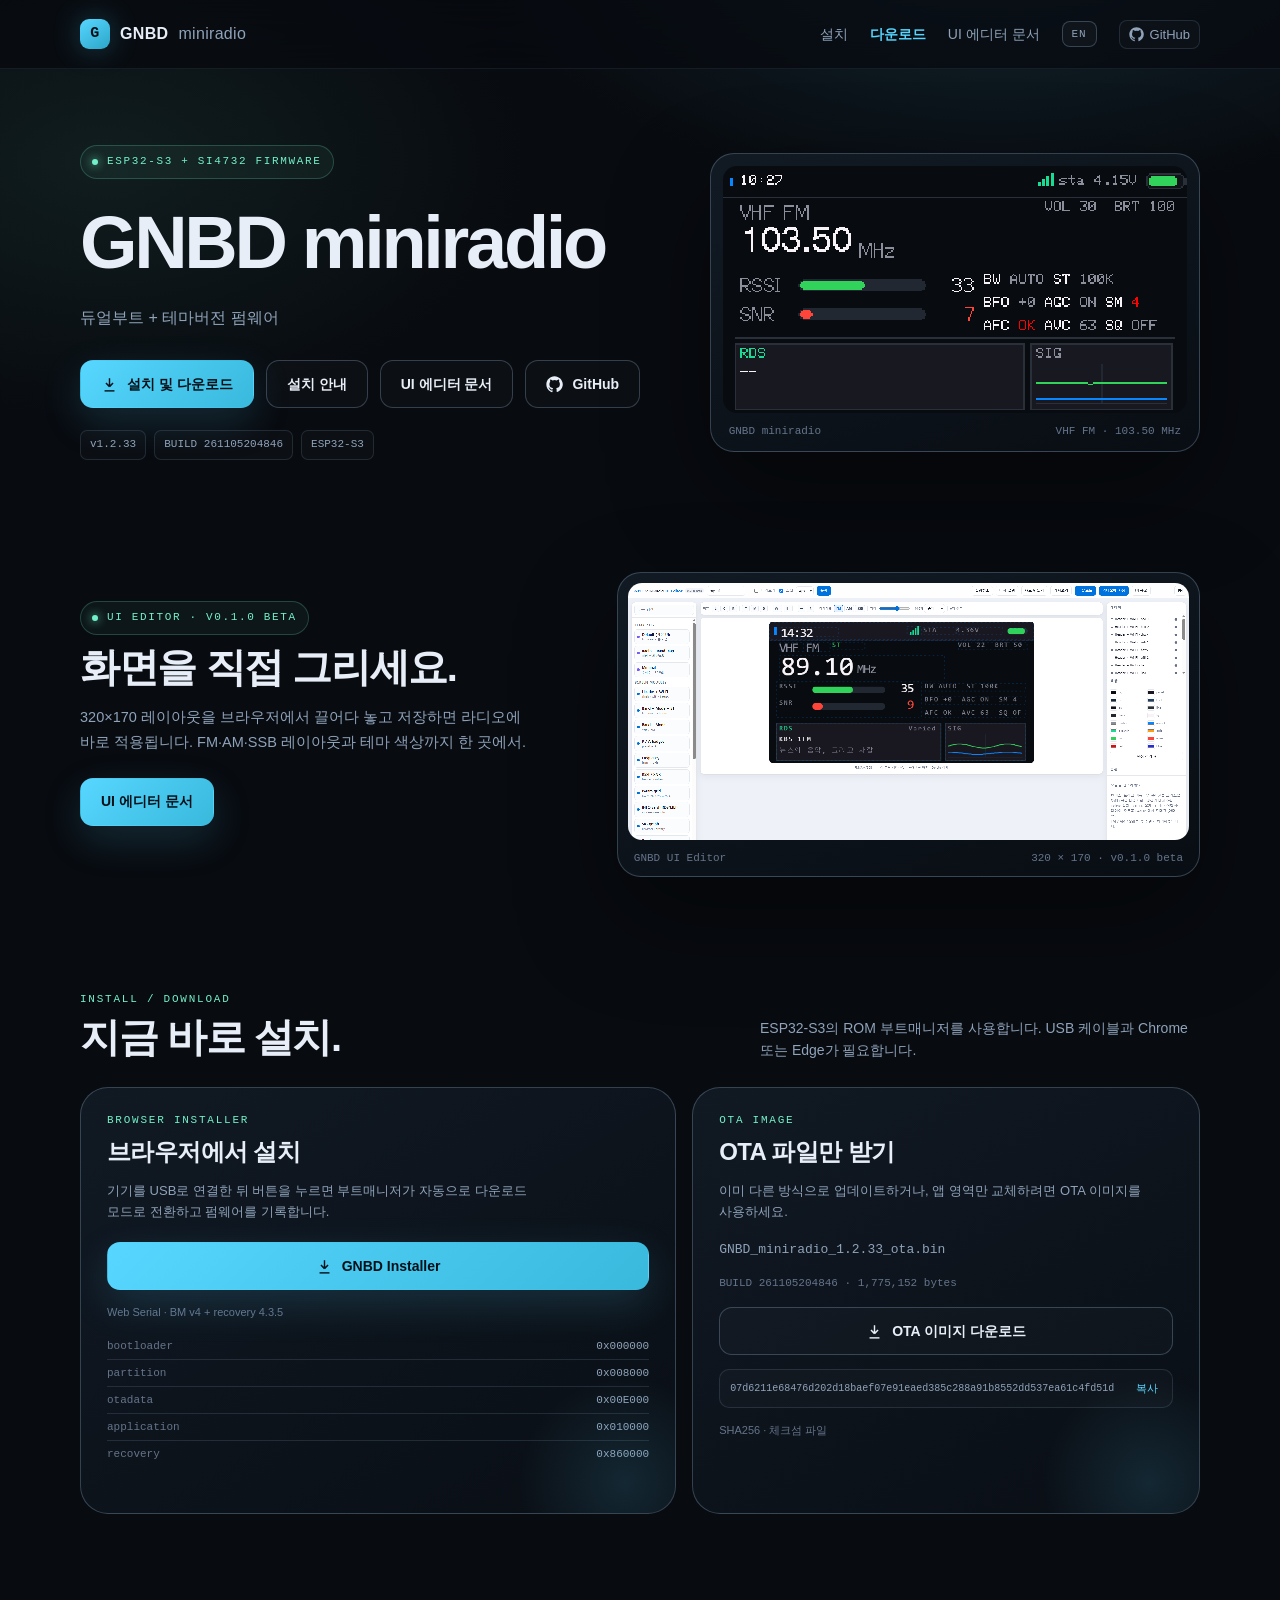
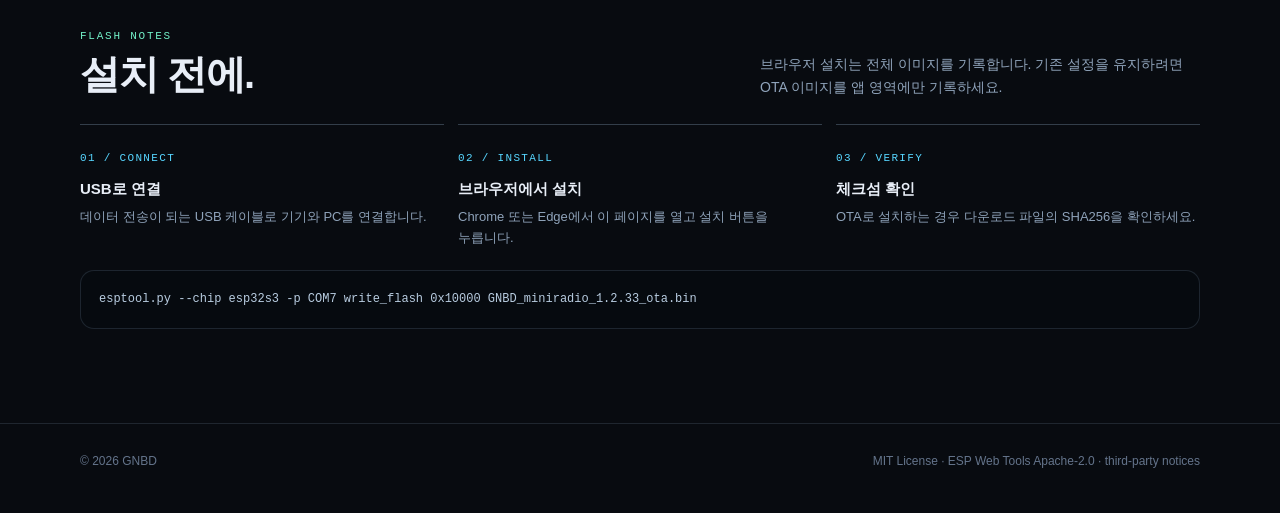
==== commit 69ce554f: "release: 1.2.33 (BLE NUS companion, EiBi clock, battery voltage)" ====
--- a/docs/index.html
+++ b/docs/index.html
@@ -209,8 +209,8 @@
         </span>
       </div>
       <div class="meta">
-        <span class="chip">v1.2.28</span>
-        <span class="chip">BUILD 261104231403</span>
+        <span class="chip">v1.2.33</span>
+        <span class="chip">BUILD 261105204846</span>
         <span class="chip">ESP32-S3</span>
       </div>
     </div>
@@ -272,9 +272,9 @@
         <div class="kicker">OTA image</div>
         <h3 data-i18n="otaTitle">OTA 파일만 받기</h3>
         <p data-i18n="otaDesc">이미 다른 방식으로 업데이트하거나, 앱 영역만 교체하려면 OTA 이미지를 사용하세요.</p>
-        <p class="file">GNBD_miniradio_1.2.28_ota.bin</p>
-        <div class="sub">BUILD 261104231403 · 1,566,032 bytes</div>
-        <a class="btn ghost" href="download/GNBD_miniradio_1.2.28_ota.bin" download>
+        <p class="file">GNBD_miniradio_1.2.33_ota.bin</p>
+        <div class="sub">BUILD 261105204846 · 1,775,152 bytes</div>
+        <a class="btn ghost" href="download/GNBD_miniradio_1.2.33_ota.bin" download>
           <svg viewBox="0 0 24 24" fill="none" stroke="currentColor" stroke-width="2"><path d="M12 3v12m0 0 5-5m-5 5-5-5"/><path d="M5 21h14"/></svg>
           <span data-i18n="otaBtn">OTA 이미지 다운로드</span>
         </a>
@@ -285,7 +285,7 @@
         </a>
         -->
         <div class="sha" style="margin-top:14px">
-          <code id="sha">0c5e4e0d4c474f2c9211c7830c0b75adae5757c1f5989bb0eedfbf8cc759a9ce</code>
+          <code id="sha">07d6211e68476d202d18baef07e91eaed385c288a91b8552dd537ea61c4fd51d</code>
           <button id="copy" type="button" data-i18n="copy">복사</button>
         </div>
         <p class="hint">SHA256 · <a href="download/SHA256SUMS.txt" download data-i18n="checksumFile">체크섬 파일</a></p>
@@ -306,7 +306,7 @@
       <div class="step"><b>02 / INSTALL</b><h3 data-i18n="step2Title">브라우저에서 설치</h3><p data-i18n="step2Desc">Chrome 또는 Edge에서 이 페이지를 열고 설치 버튼을 누릅니다.</p></div>
       <div class="step"><b>03 / VERIFY</b><h3 data-i18n="step3Title">체크섬 확인</h3><p data-i18n="step3Desc">OTA로 설치하는 경우 다운로드 파일의 SHA256을 확인하세요.</p></div>
     </div>
-<pre>esptool.py --chip esp32s3 -p COM7 write_flash 0x10000 GNBD_miniradio_1.2.28_ota.bin</pre>
+<pre>esptool.py --chip esp32s3 -p COM7 write_flash 0x10000 GNBD_miniradio_1.2.33_ota.bin</pre>
   </section>
 </main>
 
